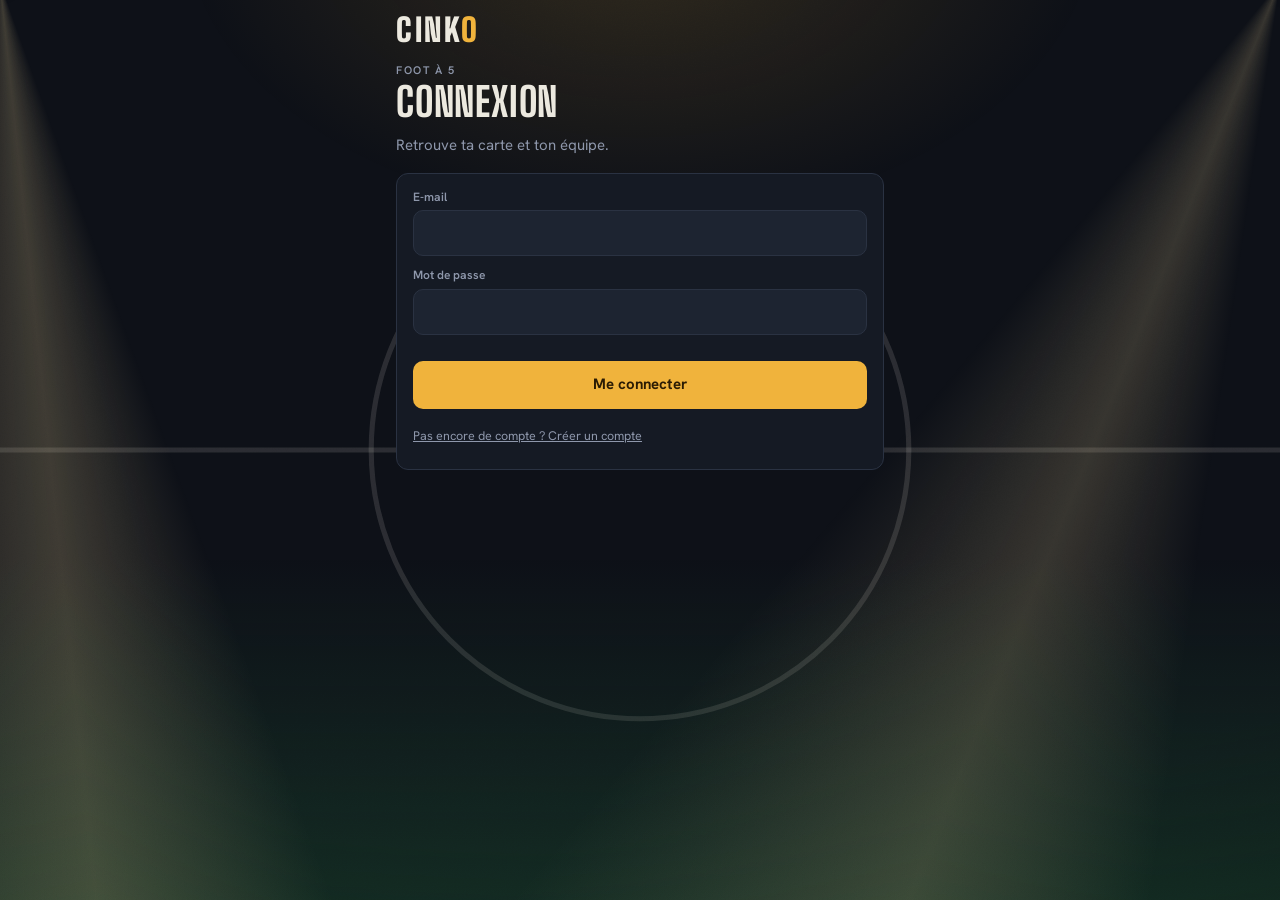
==== web/index.html @ 739cb9c1 "App web : inscription, carte avec photo, équipe par code (Supabase) Co-Authored-By: Claude Sonnet 5." ====
<!doctype html>
<html lang="fr">
<head>
<meta charset="utf-8">
<title>CINKO</title>
<meta name="viewport" content="width=device-width, initial-scale=1, viewport-fit=cover">
<meta name="theme-color" content="#0d1017">
<meta name="color-scheme" content="dark">
<meta name="apple-mobile-web-app-capable" content="yes">
<meta name="apple-mobile-web-app-status-bar-style" content="black-translucent">
<meta name="apple-mobile-web-app-title" content="CINKO">
<link rel="manifest" href="manifest.webmanifest">
<link rel="apple-touch-icon" href="apple-touch-icon.png">
<link rel="icon" type="image/png" href="icon-192.png">
<link rel="preconnect" href="https://fonts.googleapis.com">
<link rel="preconnect" href="https://fonts.gstatic.com" crossorigin>
<link rel="stylesheet" href="https://fonts.googleapis.com/css2?family=Big+Shoulders+Display:wght@700;800;900&family=Hanken+Grotesk:wght@400;500;600;700&display=swap">
<link rel="stylesheet" href="style.css">
</head>
<body>
<div class="app">
  <header class="top">
    <a class="logo" href="#" aria-label="CINKO">CINK<i>O</i></a>
    <div class="hright" id="hright"></div>
  </header>
  <main id="view"></main>
</div>
<nav class="nav" id="nav" aria-label="Navigation principale" hidden>
  <div class="nav-in" style="grid-template-columns: repeat(2, 1fr)">
    <a class="tab" data-tab="carte" href="#carte"><svg viewBox="0 0 24 24" aria-hidden="true"><rect x="5" y="3" width="14" height="18" rx="2.5"/><path d="M9 8h2M9 12h6M9 16h6"/></svg><span>Carte</span></a>
    <a class="tab" data-tab="equipe" href="#equipe"><svg viewBox="0 0 24 24" aria-hidden="true"><rect x="3" y="5" width="18" height="14" rx="2"/><path d="M12 5v14"/><circle cx="12" cy="12" r="2.6"/></svg><span>Équipe</span></a>
  </div>
</nav>
<div id="toast" class="toast" role="status" aria-live="polite"></div>
<script type="module" src="app.js"></script>
</body>
</html>
---- web/style.css ----
/* Layout concept: one narrow app column under a floodlight, five tabs at the bottom.
   Gold lives on the cards and the single primary action; everything else stays blue-black and chalk. */
:root {
  color-scheme: dark;
  --night: #0d1017;
  --surface: #151a24;
  --surface-2: #1d2431;
  --line: #2a3242;
  --chalk: #ece9df;
  --muted: #8e97ab;
  --lamp: #f0b33c;
  --lamp-ink: #2b1c04;
  --win: #53d08a;
  --loss: #ea6350;
  --beam: 255, 226, 160; --ba: .2; --glow: 240, 179, 60; --floor: 31, 92, 56;
  --turf: #14301f;
  --turf-2: #183a26;
  --display: 'Big Shoulders Display', 'Arial Narrow', 'Helvetica Neue', Impact, sans-serif;
  --body: 'Hanken Grotesk', system-ui, -apple-system, 'Segoe UI', sans-serif;
}
* { box-sizing: border-box; }
html { background: var(--night); -webkit-text-size-adjust: 100%; }
body {
  margin: 0;
  background: transparent;
  color: var(--chalk);
  font: 400 15px/1.45 var(--body);
}
body[data-tier=cuivre] { --beam: 255, 184, 120; --glow: 224, 140, 80; --floor: 70, 40, 22; }
body[data-tier=argent] { --beam: 214, 228, 255; --glow: 170, 190, 230; --floor: 30, 52, 84; }
body[data-tier=legende] { --beam: 255, 210, 110; --ba: .32; --glow: 245, 190, 80; --floor: 84, 52, 150; }
.t-legende .shape::after { animation: gleam 5s ease-in-out infinite; }
@keyframes gleam { 0%, 55% { background-position: 130% 0; } 100% { background-position: -30% 0; } }
.tgrid { display: grid; grid-template-columns: 1fr 1fr; gap: 18px 14px; }
.tcell { display: grid; gap: 8px; justify-items: center; padding: 0; border: 0; background: none; cursor: pointer; text-align: center; color: inherit; min-width: 0; }
.tcell .card-wrap { max-width: 100%; }
.tcell b { font: 800 22px/1 var(--display); letter-spacing: .06em; text-transform: uppercase; }
.tcell small { color: var(--muted); font-size: 12.5px; line-height: 1.3; }
.tcell[aria-pressed=true] b { color: var(--lamp); }
/* Fond fixe : deux projecteurs, lignes de terrain à peine visibles, grain, vignette. Reste derrière tout le contenu. */
body::before {
  content: ""; position: fixed; inset: 0; z-index: -1; pointer-events: none;
  background:
    conic-gradient(from 160deg at 0% -2%, transparent 0deg, rgba(var(--beam), var(--ba)) 14deg, transparent 32deg),
    conic-gradient(from 188deg at 100% -2%, transparent 0deg, rgba(var(--beam), calc(var(--ba) * .85)) 14deg, transparent 32deg),
    radial-gradient(640px 420px at 50% -80px, rgba(var(--glow), .16), transparent 72%),
    linear-gradient(to top, rgba(var(--floor), .34), transparent 38%),
    url("data:image/svg+xml;utf8,<svg xmlns='http://www.w3.org/2000/svg' viewBox='0 0 400 800' preserveAspectRatio='xMidYMid slice'><g fill='none' stroke='%23ece9df' stroke-opacity='.13' stroke-width='1.6'><circle cx='200' cy='400' r='84'/><path d='M-20 400H420'/><circle cx='200' cy='400' r='3' fill='%23ece9df' fill-opacity='.13'/><rect x='70' y='-6' width='260' height='120'/><rect x='70' y='686' width='260' height='120'/><path d='M150 114a50 50 0 0 0 100 0M150 686a50 50 0 0 1 100 0'/></g></svg>") center / cover no-repeat,
    radial-gradient(120% 90% at 50% 40%, transparent 60%, rgba(0,0,0,.38) 100%);
}
body::after {
  content: ""; position: fixed; inset: 0; z-index: -1; pointer-events: none; opacity: .06; mix-blend-mode: overlay;
  background: url("data:image/svg+xml;utf8,<svg xmlns='http://www.w3.org/2000/svg' width='160' height='160'><filter id='n'><feTurbulence type='fractalNoise' baseFrequency='.9' numOctaves='2' stitchTiles='stitch'/><feColorMatrix values='0 0 0 0 1  0 0 0 0 1  0 0 0 0 1  0 0 0 1 0'/></filter><rect width='160' height='160' filter='url(%23n)'/></svg>");
}
button, input, select { font: inherit; color: inherit; }
a { color: inherit; }
:focus-visible { outline: 2px solid var(--chalk); outline-offset: 2px; }

.app {
  max-width: 520px;
  margin: 0 auto;
  padding-left: max(16px, env(safe-area-inset-left, 0px));
  padding-right: max(16px, env(safe-area-inset-right, 0px));
  padding-block: 14px 110px;
}
.top { display: flex; justify-content: space-between; align-items: center; gap: 12px; padding-bottom: 18px; }
.logo { font: 900 32px/1 var(--display); letter-spacing: .08em; text-decoration: none; }
.logo i { font-style: normal; color: var(--lamp); }
.hright { display: flex; align-items: center; gap: 10px; }
.hlink { font: 600 13px/1 var(--body); color: var(--chalk); text-decoration: none; border-bottom: 1px solid var(--muted); padding: 6px 0 4px; }
.tag { font: 600 10px/1 var(--body); letter-spacing: .12em; text-transform: uppercase; color: var(--muted); border: 1px solid var(--line); border-radius: 99px; padding: 6px 10px; }

.kicker { font: 600 11px/1.2 var(--body); letter-spacing: .14em; text-transform: uppercase; color: var(--muted); margin: 0 0 6px; }
.screen-title { font: 800 40px/.95 var(--display); letter-spacing: .02em; text-transform: uppercase; margin: 0 0 14px; text-wrap: balance; }
.lede { color: var(--muted); max-width: 52ch; margin: 0; }
.muted { color: var(--muted); margin: 8px 0 0; }
.small { font-size: 13px; }
main > * + * { margin-top: 16px; }

.panel { background: var(--surface); border: 1px solid var(--line); border-radius: 12px; padding: 16px; min-width: 0; }
.list { list-style: none; margin: 0; padding: 0; }
.list > li { border-top: 1px solid var(--line); }
.list > li:first-child { border-top: 0; }

.btn { display: inline-flex; align-items: center; justify-content: center; gap: 8px; min-height: 48px; padding: 0 20px; border: 0; border-radius: 10px; background: var(--lamp); color: var(--lamp-ink); font: 700 15px/1 var(--body); text-decoration: none; cursor: pointer; }
.btn:hover { filter: brightness(1.06); }
.btn.ghost { background: transparent; color: var(--chalk); border: 1px solid var(--line); }
.btn.sm { min-height: 38px; padding: 0 14px; font-size: 13px; }
.btn.block { display: flex; width: 100%; }
.btn[disabled] { opacity: .35; cursor: not-allowed; filter: none; }

.field { display: grid; gap: 6px; margin-top: 12px; min-width: 0; }
.field > span { font: 600 12px/1.2 var(--body); color: var(--muted); }
input[type=text], input[type=email], input[type=password], select { width: 100%; min-height: 46px; padding: 0 12px; background: var(--surface-2); border: 1px solid var(--line); border-radius: 10px; }
input[type=range] { width: 100%; accent-color: var(--lamp); margin: 8px 0 2px; }
.check { display: flex; align-items: center; gap: 10px; margin-top: 14px; font-size: 14px; cursor: pointer; }
.check input { width: 20px; height: 20px; accent-color: var(--lamp); flex: none; }

.seg { display: flex; gap: 2px; padding: 3px; background: var(--night); border: 1px solid var(--line); border-radius: 10px; }
.seg button { flex: 1; min-height: 38px; padding: 0 6px; border: 0; border-radius: 8px; background: transparent; color: var(--muted); font: 600 13px/1 var(--body); cursor: pointer; }
.seg button[aria-pressed=true] { background: var(--surface-2); color: var(--chalk); box-shadow: inset 0 0 0 1px var(--line); }

/* Card tiers: everyone starts on copper at 60 and earns the next metal. */
.t-cuivre { --c1: #e0a672; --c2: #8c5629; --ink: #2b1709; --rule: rgba(43,23,9,.35); --inner: linear-gradient(160deg, rgba(255,255,255,.28), rgba(0,0,0,.04) 55%, rgba(0,0,0,.14)); }
.t-argent { --c1: #eef1f7; --c2: #8b94aa; --ink: #161a26; --rule: rgba(22,26,38,.3); --inner: linear-gradient(160deg, rgba(255,255,255,.4), rgba(0,0,0,.02) 55%, rgba(0,0,0,.14)); }
.t-or { --c1: #ffe08a; --c2: #c28a20; --ink: #2b1c04; --rule: rgba(43,28,4,.32); --inner: linear-gradient(160deg, rgba(255,255,255,.35), rgba(0,0,0,.02) 55%, rgba(0,0,0,.14)); }
.t-legende { --c1: #f0b33c; --c2: #7a4f0c; --ink: #f5c35a; --rule: rgba(245,195,90,.35); --inner: linear-gradient(160deg, #262938, #0d0f16 70%); }

.card-wrap { width: 100%; filter: drop-shadow(0 18px 24px rgba(0,0,0,.55)); }
.card-wrap.full { max-width: 292px; margin-inline: auto; perspective: 900px; }
.card-wrap.preview { max-width: 188px; }
.card-wrap.mini { filter: drop-shadow(0 6px 8px rgba(0,0,0,.5)); }
.card { container-type: inline-size; position: relative; width: 100%; aspect-ratio: 5 / 7; transform: rotateX(var(--rx, 0deg)) rotateY(var(--ry, 0deg)); transition: transform .18s ease-out; }
.shape { position: absolute; inset: 0; background: linear-gradient(150deg, var(--c1), var(--c2)); clip-path: polygon(0 0, calc(100% - 9cqw) 0, 100% 9cqw, 100% 100%, 9cqw 100%, 0 calc(100% - 9cqw)); }
.shape::after { content: ""; position: absolute; inset: 0; background: linear-gradient(115deg, transparent 32%, rgba(255,255,255,.38) 47%, transparent 62%); background-size: 260% 100%; background-position: var(--sx, 130%) 0; mix-blend-mode: soft-light; pointer-events: none; }
.inner { position: absolute; inset: 1.8cqw; background: var(--inner); color: var(--ink); padding: 6cqw 6cqw 5cqw; display: flex; flex-direction: column; clip-path: polygon(0 0, calc(100% - 7.6cqw) 0, 100% 7.6cqw, 100% 100%, 7.6cqw 100%, 0 calc(100% - 7.6cqw)); }
.c-top { position: relative; flex: 1; min-height: 0; display: flex; }
.c-left { position: relative; z-index: 1; display: flex; flex-direction: column; align-items: flex-start; gap: 1.6cqw; }
.c-ovr { font: 900 24cqw/.82 var(--display); font-variant-numeric: tabular-nums; }
.c-pos { font: 800 6.4cqw/1 var(--display); letter-spacing: .12em; }
.c-init { position: absolute; right: -3cqw; bottom: -2cqw; font: 900 54cqw/.8 var(--display); letter-spacing: -.02em; opacity: .17; user-select: none; }
.c-name { font: 800 9cqw/1 var(--display); letter-spacing: .05em; text-transform: uppercase; text-align: center; border-top: .7cqw solid var(--rule); padding-top: 2.6cqw; margin-top: 2.4cqw; white-space: nowrap; overflow: hidden; text-overflow: ellipsis; }
.c-stats { display: grid; grid-template-columns: repeat(3, 1fr); row-gap: 1.2cqw; margin-top: 2.6cqw; }
.c-stat { display: flex; justify-content: center; align-items: baseline; gap: 1.6cqw; font: 800 6.8cqw/1.2 var(--display); font-variant-numeric: tabular-nums; }
.c-stat small { font: 700 3.8cqw/1 var(--body); letter-spacing: .08em; opacity: 1; }
.c-stat:nth-child(3n+2), .c-stat:nth-child(3n) { border-left: .5cqw solid var(--rule); }
.c-foot { margin-top: 3cqw; text-align: center; font: 700 3cqw/1 var(--body); letter-spacing: .22em; text-transform: uppercase; opacity: .7; white-space: nowrap; overflow: hidden; text-overflow: ellipsis; }
.c-photo { position: absolute; right: -4cqw; bottom: -1cqw; width: 64%; height: 104%; overflow: hidden; pointer-events: none; }
.c-photo img { display: block; width: 100%; height: 100%; object-fit: cover; object-position: center top; -webkit-mask-image: linear-gradient(to bottom, #000 68%, transparent); mask-image: linear-gradient(to bottom, #000 68%, transparent); }
.filebtn { position: relative; overflow: hidden; cursor: pointer; }
.filebtn input { position: absolute; inset: 0; width: 100%; opacity: 0; cursor: pointer; }
.photoctl { display: grid; gap: 8px; margin-top: 14px; }
.photoctl > span { font: 600 12px/1.2 var(--body); color: var(--muted); }
.photoctl .row2 { display: flex; gap: 8px; flex-wrap: wrap; }
/* Matières : métal brossé (cuivre, argent), hachures + foil irisé (or), liserés dorés + foil (légende). */
.t-cuivre { --tex: repeating-linear-gradient(90deg, rgba(255,255,255,.55) 0 .25cqw, transparent .25cqw 1.1cqw); --texo: .22; }
.t-argent { --tex: repeating-linear-gradient(90deg, rgba(255,255,255,.7) 0 .25cqw, transparent .25cqw 1.1cqw); --texo: .28; }
.t-or { --tex: repeating-linear-gradient(120deg, var(--rule) 0 .3cqw, transparent .3cqw 2.6cqw); --texo: .55; }
.t-legende { --tex: repeating-linear-gradient(120deg, rgba(245,195,90,.55) 0 .25cqw, transparent .25cqw 2.2cqw); --texo: .4; }
.inner::before { content: ""; position: absolute; inset: 0; pointer-events: none; background: var(--tex); opacity: var(--texo, .3); -webkit-mask-image: linear-gradient(to bottom, #000 0, transparent 72%); mask-image: linear-gradient(to bottom, #000 0, transparent 72%); }
.t-or .inner::after, .t-legende .inner::after { content: ""; position: absolute; inset: 0; pointer-events: none; background: linear-gradient(125deg, transparent 18%, rgba(120,210,255,.26) 36%, rgba(255,120,200,.22) 50%, rgba(255,232,120,.28) 64%, transparent 82%); mix-blend-mode: soft-light; }
.t-legende .inner::after { mix-blend-mode: screen; opacity: .4; }
.frame { position: absolute; inset: 0; width: 100%; height: 100%; pointer-events: none; }
.frame polygon { fill: none; stroke: var(--ink); stroke-opacity: .38; stroke-width: .55; }
.t-legende .frame polygon { stroke-opacity: .85; stroke-width: .7; }
.c-pips { display: flex; gap: 1.4cqw; margin-top: .6cqw; }
.c-pips i { width: 3.4cqw; height: 3.4cqw; background: var(--ink); clip-path: polygon(50% 0, 100% 50%, 50% 100%, 0 50%); opacity: .8; }
.mini .c-pips { display: none; }
.card-wrap.full:has(.t-or) { filter: drop-shadow(0 18px 24px rgba(0,0,0,.55)) drop-shadow(0 0 16px rgba(240,179,60,.22)); }
.card-wrap.full:has(.t-legende) { filter: drop-shadow(0 18px 24px rgba(0,0,0,.6)) drop-shadow(0 0 26px rgba(245,190,80,.45)); }
.camps { display: grid; grid-template-columns: 1fr 1fr; gap: 12px; margin-top: 14px; }
.camp ul { list-style: none; margin: 6px 0 0; padding: 0; }
.camp .prow { display: grid; grid-template-columns: 34px minmax(0, 1fr); gap: 8px; align-items: center; padding: 7px 0; border-top: 1px solid var(--line); min-width: 0; }
.camp .ovr-badge { width: 32px; height: 32px; font-size: 18px; border-radius: 7px; }
.camp .prow .who b { font-size: 13.5px; }
.camp .prow .who small { font-size: 11.5px; }
.camp .prow.wait { opacity: .45; }
.camp .prow.wait .ph { width: 32px; height: 32px; border-radius: 7px; border: 1px dashed var(--muted); }
.camp h3 { margin: 0; font: 800 17px/1.1 var(--display); letter-spacing: .05em; text-transform: uppercase; }
.tierup.down { color: var(--loss); }
.mini .inner { padding: 7cqw 7cqw 6cqw; }
.mini .c-ovr { font-size: 34cqw; }
.mini .c-pos { font-size: 14cqw; }
.mini .c-init { font-size: 74cqw; right: -6cqw; bottom: -4cqw; opacity: .12; }
.mini .c-name { font-size: 16cqw; letter-spacing: .02em; border-top-width: 1cqw; padding-top: 4cqw; margin-top: 4cqw; }

.ovr-badge { display: inline-grid; place-items: center; width: 40px; height: 40px; border-radius: 8px; background: linear-gradient(150deg, var(--c1), var(--c2)); color: var(--ink); font: 900 22px/1 var(--display); font-variant-numeric: tabular-nums; flex: none; }

.tierbar .tb-top { display: flex; justify-content: space-between; align-items: baseline; font-size: 13px; color: var(--muted); }
.tierbar .tb-top b { font: 800 22px/1 var(--display); letter-spacing: .06em; text-transform: uppercase; color: var(--chalk); }
.prog { height: 8px; background: var(--surface-2); border-radius: 99px; overflow: hidden; margin-top: 8px; }
.prog > i { display: block; height: 100%; background: var(--lamp); border-radius: 99px; }

.bars { display: grid; grid-template-columns: repeat(5, 1fr); gap: 10px; align-items: end; height: 130px; margin-top: 10px; }
.bar { display: grid; justify-items: center; align-content: end; gap: 4px; height: 100%; min-width: 0; }
.bar .v { font: 800 17px/1 var(--display); font-variant-numeric: tabular-nums; }
.bar .col { width: 100%; max-width: 44px; background: var(--surface-2); border-radius: 6px 6px 2px 2px; border-top: 3px solid var(--lamp); }
.bar.last .col { background: #3a3220; }
.head-row { display: flex; justify-content: space-between; align-items: baseline; gap: 12px; }
.avg { font: 700 13px/1 var(--body); color: var(--muted); font-variant-numeric: tabular-nums; }

.dots { display: inline-flex; gap: 4px; }
.dot { display: inline-grid; place-items: center; width: 20px; height: 20px; border-radius: 50%; font: 700 10px/1 var(--body); font-style: normal; background: var(--surface-2); color: var(--muted); }
.dot.d-V { background: rgba(83,208,138,.18); color: var(--win); }
.dot.d-D { background: rgba(234,99,80,.18); color: var(--loss); }

.teamhead { display: flex; flex-wrap: wrap; align-items: flex-end; gap: 14px 28px; }
.bignum { display: grid; }
.bignum span { font: 900 72px/.8 var(--display); font-variant-numeric: tabular-nums; }
.bignum small, .rec small { font: 600 11px/1.2 var(--body); letter-spacing: .12em; text-transform: uppercase; color: var(--muted); margin-top: 6px; }
.rec { display: grid; gap: 4px; font: 700 14px/1 var(--body); color: var(--muted); }
.rec b { font: 800 30px/1 var(--display); color: var(--chalk); font-variant-numeric: tabular-nums; margin-right: 2px; }
.rec .line { display: flex; gap: 12px; align-items: baseline; }

.pitch { position: relative; aspect-ratio: 4 / 5; border-radius: 12px; overflow: hidden; border: 1px solid var(--line); background: repeating-linear-gradient(0deg, var(--turf) 0 10%, var(--turf-2) 10% 20%); }
.pitch .lines { position: absolute; inset: 0; width: 100%; height: 100%; }
.slot { position: absolute; width: 22%; transform: translate(-50%, -50%); padding: 0; border: 0; background: none; cursor: pointer; border-radius: 8px; color: inherit; }
.slot[aria-pressed=true] { outline: 2px solid var(--lamp); outline-offset: 4px; }
.goalpill { position: absolute; left: 50%; bottom: 4%; transform: translateX(-50%); padding: 7px 12px; border: 1.5px dashed rgba(236,233,223,.5); border-radius: 99px; font: 700 11px/1 var(--body); letter-spacing: .08em; text-transform: uppercase; color: rgba(236,233,223,.88); white-space: nowrap; }
.hint { font-size: 13px; color: var(--muted); margin: 8px 0 0; }
.lineup-bar { display: flex; justify-content: space-between; align-items: center; gap: 12px; margin-top: 8px; font-size: 13.5px; color: var(--muted); }
.lineup-bar b { color: var(--chalk); }
.goalrow { display: flex; justify-content: space-between; align-items: center; gap: 12px; margin-top: 10px; }
.goalrow p { margin: 0; }

.row { display: grid; grid-template-columns: 30px 44px minmax(0, 1fr) auto; align-items: center; gap: 10px; width: 100%; padding: 10px 6px; border: 0; background: none; text-align: left; cursor: pointer; border-radius: 10px; }
.row.me { background: rgba(240,179,60,.09); }
.rank { font: 800 20px/1 var(--display); color: var(--muted); font-variant-numeric: tabular-nums; }
.who { min-width: 0; display: grid; }
.who b { font-weight: 700; overflow: hidden; text-overflow: ellipsis; white-space: nowrap; }
.who small { color: var(--muted); font-size: 12.5px; overflow: hidden; text-overflow: ellipsis; white-space: nowrap; }
.me-tag { font: 700 9px/1 var(--body); letter-spacing: .12em; padding: 3px 6px; border-radius: 4px; background: var(--lamp); color: var(--lamp-ink); margin-left: 6px; vertical-align: 2px; }
.trend { font: 700 12px/1 var(--body); font-variant-numeric: tabular-nums; color: var(--muted); text-align: right; }
.trend.up { color: var(--win); }
.trend.dn { color: var(--loss); }

.leaguehead .name { font: 800 26px/1 var(--display); letter-spacing: .04em; text-transform: uppercase; }
.leaguehead .sub { color: var(--muted); font-size: 13px; margin: 4px 0 0; }
.next { display: flex; align-items: center; gap: 12px; }
.next .who b { white-space: normal; }
.jchip { flex: none; display: inline-grid; place-items: center; min-width: 44px; height: 32px; padding: 0 8px; border-radius: 8px; background: var(--surface-2); border: 1px solid var(--line); font: 800 16px/1 var(--display); letter-spacing: .04em; }
.lt { width: 100%; border-collapse: collapse; font-variant-numeric: tabular-nums; }
.lt th { font: 600 10.5px/1 var(--body); letter-spacing: .1em; text-transform: uppercase; color: var(--muted); text-align: right; padding: 4px 6px 8px; }
.lt th:first-child, .lt th:nth-child(2) { text-align: left; }
.lt td { padding: 10px 6px; border-top: 1px solid var(--line); text-align: right; font-size: 14px; }
.lt td:first-child { text-align: left; width: 26px; font: 800 18px/1 var(--display); color: var(--muted); }
.lt td:nth-child(2) { text-align: left; }
.lt td b { display: block; font-weight: 700; }
.lt td small { display: block; color: var(--muted); font-size: 12px; margin-top: 2px; }
.lt tr.me td { background: rgba(240,179,60,.09); }
.lt .pts { font: 800 22px/1 var(--display); }
.zone { font: 700 10px/1 var(--body); letter-spacing: .08em; text-transform: uppercase; }
.zone.up { color: var(--win); }
.zone.down { color: var(--loss); }
.legend { font-size: 12.5px; color: var(--muted); margin: 0; }

.mrow { display: grid; grid-template-columns: 78px minmax(0, 1fr) auto auto; gap: 10px; align-items: center; padding: 11px 0; font-size: 14px; }
.mrow .d { color: var(--muted); font-size: 12.5px; line-height: 1.25; }
.mrow .d em { display: block; font-style: normal; font-weight: 700; letter-spacing: .06em; text-transform: uppercase; font-size: 10.5px; }
.mrow .sc { font: 800 20px/1 var(--display); font-variant-numeric: tabular-nums; }

.score { display: grid; grid-template-columns: 1fr auto 1fr; gap: 10px; align-items: end; margin-top: 16px; }
.score .side { display: grid; gap: 8px; justify-items: center; min-width: 0; text-align: center; }
.score .tname { font: 700 12.5px/1.2 var(--body); color: var(--muted); }
.score .sep { font: 800 28px/1 var(--display); color: var(--muted); padding-bottom: 14px; }
.stepper { display: flex; align-items: center; gap: 8px; }
.stepper button { width: 42px; height: 42px; border-radius: 10px; border: 1px solid var(--line); background: var(--surface-2); font-size: 20px; line-height: 1; cursor: pointer; }
.stepper output { min-width: 40px; text-align: center; font: 900 48px/1 var(--display); font-variant-numeric: tabular-nums; }
.verdict { margin: 14px 0 0; text-align: center; font: 700 12px/1 var(--body); letter-spacing: .14em; text-transform: uppercase; }
.verdict.V { color: var(--win); }
.verdict.D { color: var(--loss); }
.verdict.N { color: var(--muted); }
.fixed-opp { margin-top: 12px; display: flex; align-items: center; gap: 12px; }

.rate-list > .rate { padding: 14px 0; border-top: 1px solid var(--line); }
.rate-list > .rate:first-child { border-top: 0; padding-top: 6px; }
.rate-head { display: flex; align-items: center; gap: 10px; }
.rate-head .who { flex: 1; }
.rate-val { font: 900 30px/1 var(--display); font-variant-numeric: tabular-nums; min-width: 52px; text-align: right; }
.chips { display: flex; flex-wrap: wrap; gap: 6px; margin-top: 8px; }
.chip { min-height: 34px; padding: 0 12px; border-radius: 99px; border: 1px solid var(--line); background: transparent; color: var(--muted); font: 600 13px/1 var(--body); cursor: pointer; }
.chip[aria-pressed=true] { background: var(--chalk); color: var(--night); border-color: var(--chalk); }

.res-banner { display: grid; gap: 4px; text-align: center; }
.res-banner .big { font: 900 54px/.9 var(--display); font-variant-numeric: tabular-nums; }
.res-banner .tn { font: 600 13px/1.2 var(--body); color: var(--muted); }
.tierup { text-align: center; font: 900 30px/1 var(--display); letter-spacing: .1em; text-transform: uppercase; color: var(--lamp); margin: 4px 0 14px; }
.delta { text-align: center; font: 800 22px/1 var(--display); margin: 4px 0 14px; letter-spacing: .04em; }
.reveal { animation: reveal .9s cubic-bezier(.2,.8,.2,1) both; }
@keyframes reveal { from { transform: rotateY(90deg) scale(.88); opacity: 0; } to { transform: none; opacity: 1; } }
.rrow { display: grid; grid-template-columns: minmax(0, 1fr) auto auto; gap: 12px; align-items: center; padding: 10px 0; font-size: 14px; font-variant-numeric: tabular-nums; }
.rrow .arrow { color: var(--muted); }
.facts { display: grid; gap: 8px; margin: 0; }
.facts div { display: flex; justify-content: space-between; gap: 12px; font-size: 14px; }
.facts dt { color: var(--muted); }
.facts dd { margin: 0; font-weight: 700; font-variant-numeric: tabular-nums; text-align: right; }

.ch { display: grid; gap: 10px; padding: 14px 0; }
.ch-top { display: flex; justify-content: space-between; align-items: flex-start; gap: 12px; }
.ch-top .who b { font-size: 16px; white-space: normal; }
.status { flex: none; font: 700 10.5px/1 var(--body); letter-spacing: .1em; text-transform: uppercase; padding: 6px 9px; border-radius: 99px; background: var(--surface-2); color: var(--muted); }
.status.todo { background: var(--chalk); color: var(--night); }
.status.ok { background: rgba(83,208,138,.16); color: var(--win); }
.ch-actions { display: flex; gap: 8px; flex-wrap: wrap; }

/* Sign-up flow */
.steps { display: flex; gap: 6px; flex: 1; }
.steps i { flex: 1; height: 4px; border-radius: 99px; background: var(--surface-2); }
.steps i.on { background: var(--lamp); }
.onb-top { display: flex; align-items: center; gap: 14px; }
.onb-card { display: grid; grid-template-columns: min(188px, 100%); justify-content: center; padding: 6px 0 4px; }
.onb-card .card-wrap { max-width: none; }
.opts { display: grid; gap: 8px; margin-top: 4px; }
.opt { display: grid; grid-template-columns: 46px minmax(0, 1fr); gap: 12px; align-items: center; width: 100%; min-height: 62px; padding: 10px 12px; text-align: left; border: 1px solid var(--line); border-radius: 12px; background: var(--surface); cursor: pointer; }
.opt .code { display: grid; place-items: center; height: 40px; border-radius: 8px; border: 1px solid var(--line); background: var(--night); font: 800 15px/1 var(--display); letter-spacing: .08em; }
.opt b { display: block; font-size: 15px; }
.opt small { display: block; color: var(--muted); font-size: 12.5px; line-height: 1.3; margin-top: 2px; }
.opt[aria-pressed=true] { border-color: var(--chalk); background: var(--surface-2); box-shadow: inset 0 0 0 1px var(--chalk); }
.opt[aria-pressed=true] .code { background: var(--chalk); color: var(--night); border-color: var(--chalk); }
.optgrid { display: grid; grid-template-columns: 1fr 1fr; gap: 8px; }
.optgrid .opt { grid-template-columns: minmax(0, 1fr); min-height: 70px; align-content: center; }
.actions { display: grid; grid-template-columns: auto 1fr; gap: 10px; }
.actions > .btn:only-child, .actions.solo { grid-template-columns: 1fr; }
.codebox { display: flex; align-items: center; justify-content: space-between; gap: 12px; margin-top: 12px; padding: 12px 14px; border: 1px dashed var(--muted); border-radius: 10px; }
.codebox code { font: 800 24px/1 var(--display); letter-spacing: .12em; user-select: all; }
.msg { margin: 8px 0 0; font-size: 13px; min-height: 18px; }
.msg.ok { color: var(--win); }
.msg.err { color: var(--loss); }
.how { display: grid; gap: 10px; margin: 0; padding: 0; list-style: none; }
.how li { display: grid; grid-template-columns: 28px 1fr; gap: 10px; align-items: baseline; font-size: 14px; }
.how li span { font: 800 20px/1 var(--display); color: var(--lamp); }

.sheet { position: fixed; inset: 0; z-index: 40; display: grid; place-items: center; padding: 20px max(16px, env(safe-area-inset-right, 0px)) 20px max(16px, env(safe-area-inset-left, 0px)); }
.sheet-bg { position: absolute; inset: 0; background: rgba(5,7,11,.82); border: 0; cursor: pointer; }
.sheet-in { position: relative; width: min(100%, 340px); display: grid; gap: 14px; justify-items: center; }
.sheet-in .card-wrap.full { max-width: 300px; }
.sheet-in p { margin: 0; text-align: center; color: var(--muted); font-size: 13.5px; }

.nav { position: fixed; left: 0; right: 0; bottom: 0; z-index: 20; background: rgba(13,16,23,.94); border-top: 1px solid var(--line); padding: 6px max(8px, env(safe-area-inset-right, 0px)) calc(6px + env(safe-area-inset-bottom, 0px)) max(8px, env(safe-area-inset-left, 0px)); -webkit-backdrop-filter: blur(10px); backdrop-filter: blur(10px); }
.nav-in { max-width: 520px; margin: 0 auto; display: grid; grid-template-columns: repeat(5, 1fr); gap: 2px; }
.tab { display: grid; justify-items: center; align-content: center; gap: 3px; min-height: 54px; border-radius: 10px; color: var(--muted); text-decoration: none; font: 600 11px/1 var(--body); }
.tab svg { width: 22px; height: 22px; fill: none; stroke: currentColor; stroke-width: 1.8; stroke-linecap: round; stroke-linejoin: round; }
.tab[aria-current=page] { color: var(--lamp); }
.help { display: grid; gap: 10px; }
.help .row2 { display: flex; gap: 8px; flex-wrap: wrap; }
.loan { display: flex; align-items: center; gap: 12px; }
.shareimg { width: 100%; border-radius: 12px; border: 1px solid var(--line); display: block; }
.awards { display: grid; gap: 8px; margin: 10px 0 0; padding: 0; list-style: none; }
.awards li { display: flex; justify-content: space-between; gap: 12px; font-size: 14px; }
.awards li span { color: var(--muted); }
.awards li b { text-align: right; }
.pend { text-align: center; font: 700 12px/1.3 var(--body); letter-spacing: .08em; text-transform: uppercase; color: var(--muted); }
.pend.ok { color: var(--win); }
.deltas { display: flex; justify-content: space-between; gap: 8px; margin: 12px 0 0; font-size: 13px; color: var(--muted); }
.deltas b { color: var(--chalk); font-variant-numeric: tabular-nums; }
body.onb .nav, body.onb .foot { display: none; }
body.onb .app { padding-block: 14px 40px; }

.toast { position: fixed; left: 50%; bottom: calc(80px + env(safe-area-inset-bottom, 0px)); transform: translate(-50%, 12px); z-index: 50; max-width: min(92vw, 420px); padding: 12px 16px; border-radius: 10px; background: var(--chalk); color: var(--night); font: 600 14px/1.3 var(--body); opacity: 0; pointer-events: none; transition: opacity .2s, transform .2s; }
.toast.on { opacity: 1; transform: translate(-50%, 0); }

.foot { margin-top: 28px; display: flex; justify-content: space-between; align-items: center; gap: 12px; flex-wrap: wrap; color: var(--muted); font-size: 12.5px; }
.linkbtn { background: none; border: 0; padding: 8px 0; color: var(--muted); text-decoration: underline; cursor: pointer; font-size: 12.5px; }

@media (prefers-reduced-motion: reduce) {
  *, *::before, *::after { animation: none !important; transition: none !important; }
}

/* app réelle */
.roster { display: grid; grid-template-columns: repeat(3, 1fr); gap: 10px; margin-top: 8px; }
.roster .card-wrap.mini { max-width: 100%; }
[hidden] { display: none !important; }
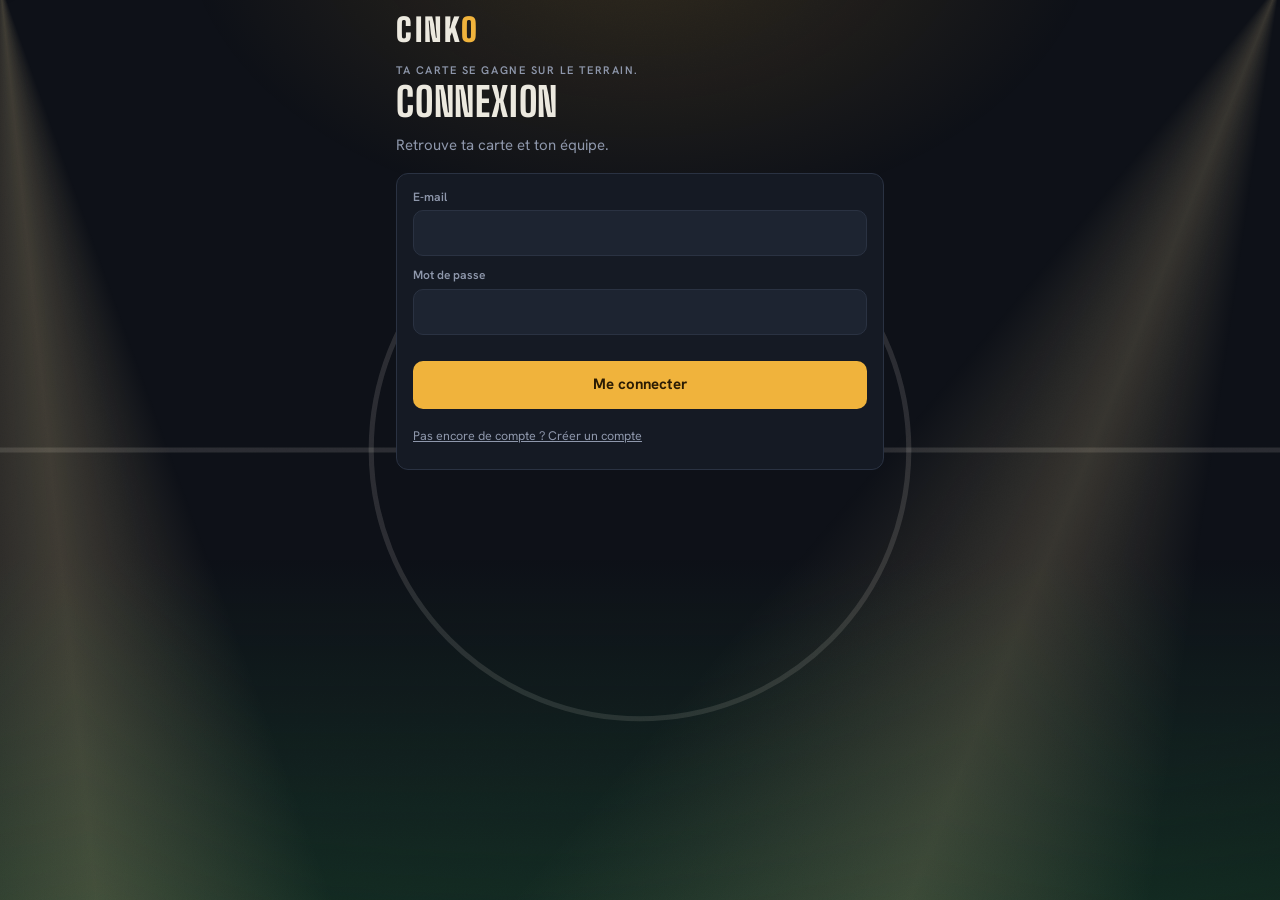
==== commit c1c8f8e1: "Matchs par lien : camps, score, confirmation, notes anonymes, évolution des cartes Co-Authored-By: C" ====
--- a/web/index.html
+++ b/web/index.html
@@ -26,8 +26,9 @@
   <main id="view"></main>
 </div>
 <nav class="nav" id="nav" aria-label="Navigation principale" hidden>
-  <div class="nav-in" style="grid-template-columns: repeat(2, 1fr)">
+  <div class="nav-in" style="grid-template-columns: repeat(3, 1fr)">
     <a class="tab" data-tab="carte" href="#carte"><svg viewBox="0 0 24 24" aria-hidden="true"><rect x="5" y="3" width="14" height="18" rx="2.5"/><path d="M9 8h2M9 12h6M9 16h6"/></svg><span>Carte</span></a>
+    <a class="tab" data-tab="match" href="#match"><svg viewBox="0 0 24 24" aria-hidden="true"><circle cx="12" cy="12" r="8.5"/><path d="M12 7.5l3.8 2.8-1.5 4.4H9.7l-1.5-4.4z"/></svg><span>Match</span></a>
     <a class="tab" data-tab="equipe" href="#equipe"><svg viewBox="0 0 24 24" aria-hidden="true"><rect x="3" y="5" width="18" height="14" rx="2"/><path d="M12 5v14"/><circle cx="12" cy="12" r="2.6"/></svg><span>Équipe</span></a>
   </div>
 </nav>
--- a/web/style.css
+++ b/web/style.css
@@ -351,3 +351,66 @@
 .roster { display: grid; grid-template-columns: repeat(3, 1fr); gap: 10px; margin-top: 8px; }
 .roster .card-wrap.mini { max-width: 100%; }
 [hidden] { display: none !important; }
+
+/* ---------- animation de passage de niveau ---------- */
+.tu { position: fixed; inset: 0; z-index: 50; display: grid; place-items: center; align-content: center; gap: 18px; background: rgba(5,7,12,.92); overflow: hidden; animation: tuIn .35s ease both; touch-action: manipulation; }
+.tu.out { animation: tuOut .4s ease both; }
+.tu .tu-kick { font: 700 12px/1 var(--display); letter-spacing: .32em; text-transform: uppercase; color: #9aa3b8; opacity: 0; animation: tuUp .5s .15s ease both; }
+.tu .tu-stage { position: relative; width: min(64vw, 270px); }
+.tu .tu-stage .card-wrap { width: 100%; }
+.tu .tu-old { position: relative; }
+.tu .tu-new { position: absolute; inset: 0; opacity: 0; }
+.tu.go .tu-old { animation: tuShake .9s .5s ease-in both; }
+.tu.go .tu-new { animation: tuNew 1s 1.35s cubic-bezier(.2,.9,.25,1.2) both; }
+.tu .tu-ring { position: absolute; left: 50%; top: 50%; width: 20px; height: 20px; margin: -10px; border-radius: 50%; border: 3px solid var(--tc); opacity: 0; }
+.tu.go .tu-ring { animation: tuRing 1.1s 1.3s ease-out both; }
+.tu.go .tu-ring.r2 { animation-delay: 1.5s; }
+.tu .tu-flash { position: absolute; inset: 0; background: radial-gradient(circle at 50% 46%, var(--tc), transparent 60%); opacity: 0; pointer-events: none; }
+.tu.go .tu-flash { animation: tuFlash 1.2s 1.3s ease-out both; }
+.tu .tu-p { position: absolute; left: 50%; top: 46%; width: 7px; height: 7px; border-radius: 1px; background: var(--tc); opacity: 0; }
+.tu.go .tu-p { animation: tuP 1.4s 1.4s cubic-bezier(.1,.7,.3,1) both; }
+.tu .tu-name { font: 900 clamp(34px, 11vw, 56px)/1 var(--display); letter-spacing: .06em; text-transform: uppercase; color: var(--tc); text-shadow: 0 0 28px var(--tc); opacity: 0; }
+.tu.go .tu-name { animation: tuUp .6s 2.1s cubic-bezier(.2,.9,.3,1.2) both; }
+.tu .tu-sub { color: #cfd5e4; font-size: 15px; line-height: 1.4; text-align: center; max-width: 280px; margin: 0; opacity: 0; }
+.tu.go .tu-sub { animation: tuUp .5s 2.4s ease both; }
+.tu .btn { opacity: 0; }
+.tu.go .btn { animation: tuUp .5s 2.7s ease both; }
+@keyframes tuIn { from { opacity: 0; } }
+@keyframes tuOut { to { opacity: 0; } }
+@keyframes tuUp { from { opacity: 0; transform: translateY(14px) scale(.96); } to { opacity: 1; transform: none; } }
+@keyframes tuShake { 0% { transform: none; filter: none; } 20% { transform: translate(-3px, 2px) rotate(-1deg); } 40% { transform: translate(3px, -2px) rotate(1deg); } 60% { transform: translate(-4px, 1px) rotate(-1.5deg) scale(1.03); filter: brightness(1.3); } 80% { transform: translate(4px, -1px) rotate(1.5deg) scale(1.06); filter: brightness(1.8); } 100% { transform: scale(1.08); filter: brightness(3) saturate(0); opacity: 0; } }
+@keyframes tuNew { 0% { opacity: 0; transform: scale(.7) rotate(-4deg); filter: brightness(3); } 55% { opacity: 1; transform: scale(1.1) rotate(1deg); filter: brightness(1.4); } 100% { opacity: 1; transform: none; filter: none; } }
+@keyframes tuRing { 0% { opacity: .9; transform: scale(1); } 100% { opacity: 0; transform: scale(30); } }
+@keyframes tuFlash { 0% { opacity: .9; } 100% { opacity: 0; } }
+@keyframes tuP { 0% { opacity: 1; transform: translate(0, 0) rotate(0); } 100% { opacity: 0; transform: translate(var(--dx), var(--dy)) rotate(var(--rot)); } }
+@media (prefers-reduced-motion: reduce) {
+  .tu.go .tu-old, .tu.go .tu-ring, .tu.go .tu-flash, .tu.go .tu-p { animation: none; opacity: 0; }
+  .tu.go .tu-old { display: none; }
+  .tu.go .tu-new, .tu.go .tu-name, .tu.go .tu-sub, .tu.go .btn, .tu .tu-kick { animation: none; opacity: 1; }
+}
+
+/* ---------- matchs ---------- */
+input[type=number] { width: 100%; min-height: 46px; padding: 0 12px; background: var(--surface-2); border: 1px solid var(--line); border-radius: 10px; font: 800 22px/1 var(--display); text-align: center; }
+.mlist { display: grid; gap: 8px; margin-top: 8px; }
+.mrow { display: grid; grid-template-columns: auto 1fr auto; gap: 12px; align-items: center; padding: 14px; border: 1px solid var(--line); border-radius: 12px; background: var(--surface); color: inherit; text-decoration: none; }
+.mrow code { font: 800 18px/1 var(--display); letter-spacing: .1em; }
+.mrow small { color: var(--muted); }
+.camp .tb-top span { color: var(--muted); font-size: 12px; }
+.cw { position: relative; min-width: 0; }
+.delta { position: absolute; right: 4px; top: 4px; padding: 3px 7px; border-radius: 6px; background: var(--night); font: 800 13px/1 var(--display); color: var(--muted); }
+.delta.up, .bigdelta.up { color: #5fd68a; }
+.delta.down, .bigdelta.down { color: #ff7b72; }
+.bigdelta { font: 900 64px/1 var(--display); margin: 6px 0 0; color: var(--muted); }
+.scoreshow { display: flex; justify-content: center; align-items: baseline; gap: 18px; font: 900 64px/1 var(--display); font-variant-numeric: tabular-nums; }
+.scoreshow i { font-style: normal; color: var(--muted); }
+.scorebox { display: grid; grid-template-columns: 1fr auto 1fr; gap: 10px; align-items: end; margin-top: 8px; }
+.scorebox i { font-style: normal; font: 800 24px/46px var(--display); color: var(--muted); }
+.pickrow { display: grid; gap: 8px; padding: 12px 0; border-top: 1px solid var(--line); }
+.pickrow.done { grid-template-columns: 1fr auto; align-items: center; color: var(--muted); }
+.picks { display: grid; grid-template-columns: repeat(5, 1fr); gap: 6px; }
+.picks button { min-height: 42px; border: 1px solid var(--line); border-radius: 8px; background: var(--night); color: var(--chalk); font: 700 15px/1 var(--body); cursor: pointer; }
+.picks button[aria-pressed=true] { background: var(--lamp); color: var(--lamp-ink); border-color: var(--lamp); }
+.row2 { display: flex; gap: 8px; align-items: center; }
+.row2 input[type=text] { flex: 1; min-width: 0; }
+.camp .tb-top { display: flex; align-items: baseline; justify-content: space-between; gap: 10px; margin-bottom: 8px; }
+.bigdelta + .muted { margin-bottom: 14px; }
